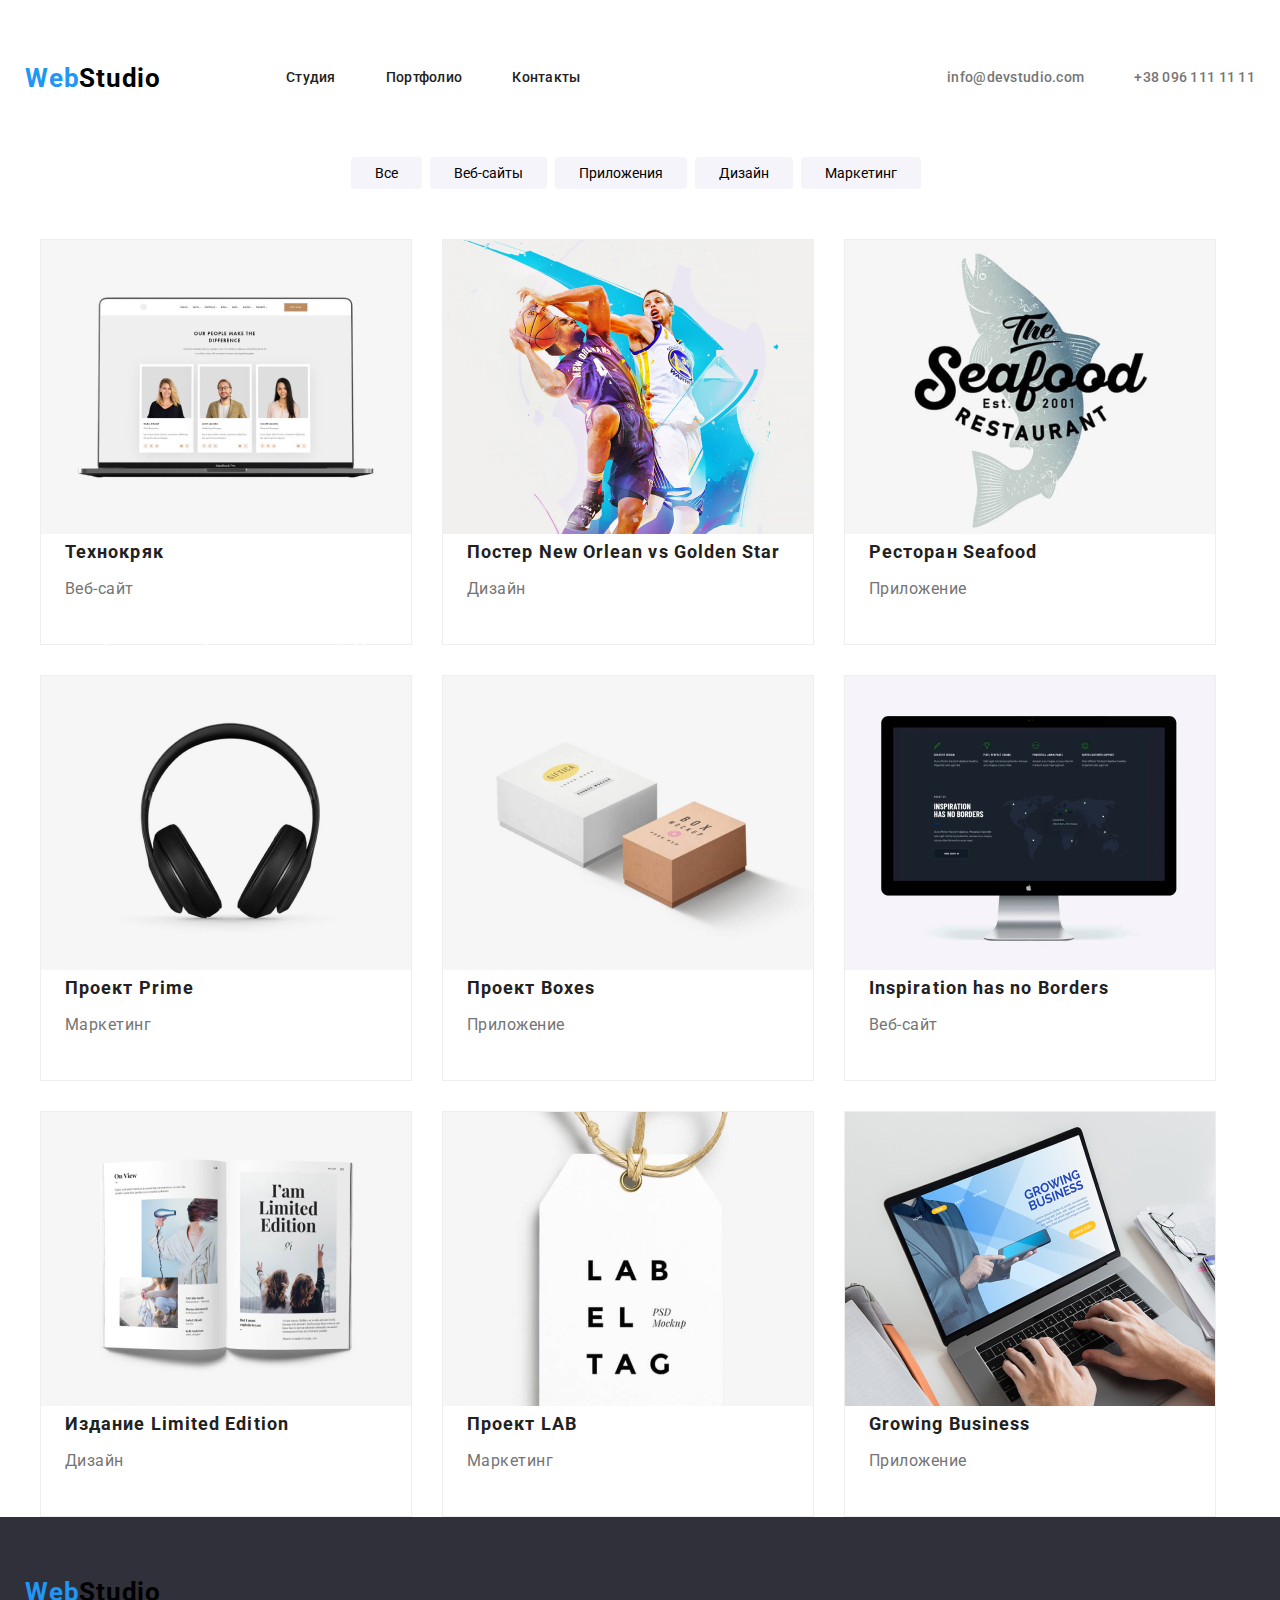
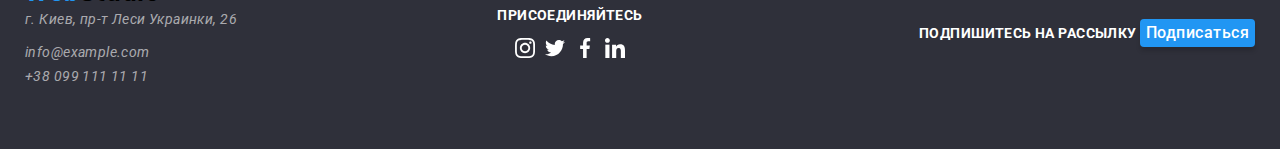
==== portfolio.html @ 0b878e2d "сделано 2 страницы - студия и портфолио" ====
<!DOCTYPE html>
<html lang="en">
<head>
    <meta charset="UTF-8">
    <meta name="viewport" content="width=device-width, initial-scale=1.0">
    <title>Portfolio</title>
    <link href="https://fonts.googleapis.com/css2?family=Raleway:wght@700&family=Roboto:wght@400;500;700;900&display=swap" rel="stylesheet">
    <link rel="stylesheet" href="./CSS/normalize.css">
    <link rel="stylesheet" href="./CSS/styles.css">
</head>
<body>
    <header class="header">
        <div class="container">      
        <nav class="navigation">
    <a class="logo link" href="">
        <span class="web">Web</span>Studio
    </a>    
    <ul class="navigation-list list">
        <li class="navigation-list-item"> 
            <a class="navigation-link link" href="./index.html">Студия</a> </li>
        <li class="navigation-list-item"> 
            <a class="navigation-link link" href="./portfolio.html">Портфолио</a> </li>
        <li class="navigation-list-item"> 
            <a class="navigation-link link" href="">Контакты</a> </li>
    </ul>
</nav>
    <ul class="header-address list">
        <li> <a class="header-mailto link" href="mailto:info@devstudio.com">info@devstudio.com</a> </li>
        <li> <a class="header-tel link" href="tel:+380961111111">+38 096 111 11 11</a> </li>
    </ul>
    </div>
</header>
    <main>
        <div class="button-item">
<button type='button' class="button">Все</button>
<button type='button' class="button">Веб-сайты</button>
<button type='button' class="button">Приложения</button>
<button type='button' class="button">Дизайн</button>
<button type='button' class="button">Маркетинг</button>
</div>
<section>
    <h1 hidden>Portfolio</h1>
    <ul class="portfolio-container list">
        <li class="portfolio-list">
            <a class="portfolio-link link" href=""> <img src="./images/tekhno.jpg" alt="Технокряк">
            <h2 class="subtitle-portfolio">Технокряк</h2>
            <p class="description-portfolio">Веб-сайт</p>
            <p class="text-portfolio">Технокряк это современная площадка распространения коронавируса. 
                Компании используют эту платформу для цифрового шпионажа и атак 
                на защищённые сервера конкурентов.</p> </a>
        </li>
        <li class="portfolio-list">
            <a class="portfolio-link link" href=""> <img src="./images/neworlean.jpg" alt="Постер New Orlean vs Golden Star">
            <h2 class="subtitle-portfolio">Постер New Orlean vs Golden Star</h2>
            <p class="description-portfolio">Дизайн</p>
            <p hidden class="text-portfolio">Технокряк это современная площадка распространения коронавируса. 
                Компании используют эту платформу для цифрового шпионажа и атак 
                на защищённые сервера конкурентов.</p> </a>
        </li>
        <li class="portfolio-list">
            <a class="portfolio-link link" href=""><img src="./images/seafood.jpg" alt="Ресторан Seafood">
            <h2 class="subtitle-portfolio">Ресторан Seafood</h2>
            <p class="description-portfolio">Приложение</p>
            <p hidden class="text-portfolio">Технокряк это современная площадка распространения коронавируса. 
                Компании используют эту платформу для цифрового шпионажа и атак 
                на защищённые сервера конкурентов.</p> </a>
        </li>
        <li class="portfolio-list">
            <a class="portfolio-link link" href=""><img src="./images/prime.jpg" alt="Проект Prime">
            <h2 class="subtitle-portfolio">Проект Prime</h2>
            <p class="description-portfolio">Маркетинг</p>
            <p hidden class="text-portfolio">Технокряк это современная площадка распространения коронавируса. 
                Компании используют эту платформу для цифрового шпионажа и атак 
                на защищённые сервера конкурентов.</p> </a>
        </li>
        <li class="portfolio-list">
            <a class="portfolio-link link" href=""><img src="./images/boxes.jpg" alt="Проект Boxes">
            <h2 class="subtitle-portfolio">Проект Boxes</h2>
            <p class="description-portfolio">Приложение</p>
            <p hidden class="text-portfolio">Технокряк это современная площадка распространения коронавируса. 
                Компании используют эту платформу для цифрового шпионажа и атак 
                на защищённые сервера конкурентов.</p> </a>
        </li>
        <li class="portfolio-list">
            <a class="portfolio-link link" href=""><img src="./images/inspiration.jpg" alt="Inspiration has no Borders">
            <h2 class="subtitle-portfolio">Inspiration has no Borders</h2>
            <p class="description-portfolio">Веб-сайт</p>
            <p hidden class="text-portfolio">Технокряк это современная площадка распространения коронавируса. 
                Компании используют эту платформу для цифрового шпионажа и атак 
                на защищённые сервера конкурентов.</p> </a>
        </li>
        <li class="portfolio-list">
            <a class="portfolio-link link" href=""><img src="./images/limedition.jpg" alt="Издание Limited Edition">
            <h2 class="subtitle-portfolio">Издание Limited Edition</h2>
            <p class="description-portfolio">Дизайн</p>
            <p hidden class="text-portfolio">Технокряк это современная площадка распространения коронавируса. 
                Компании используют эту платформу для цифрового шпионажа и атак 
                на защищённые сервера конкурентов.</p> </a>
        </li>
        <li class="portfolio-list">
            <a class="portfolio-link link" href=""><img src="./images/lab.jpg" alt="Проект LAB">
            <h2 class="subtitle-portfolio">Проект LAB</h2>
            <p class="description-portfolio">Маркетинг</p>
            <p hidden class="text-portfolio">Технокряк это современная площадка распространения коронавируса. 
                Компании используют эту платформу для цифрового шпионажа и атак 
                на защищённые сервера конкурентов.</p> </a>
        </li>
        <li class="portfolio-list">
            <a class="portfolio-link link" href=""><img src="./images/growingb.jpg" alt="Growing Business">
            <h2 class="subtitle-portfolio">Growing Business</h2>
            <p class="description-portfolio">Приложение</p>
            <p hidden class="text-portfolio">Технокряк это современная площадка распространения коронавируса. 
                Компании используют эту платформу для цифрового шпионажа и атак 
                на защищённые сервера конкурентов.</p> </a>
        </li>
    </ul>
</section>
    </main>
    <footer class="footer">
        <div class="container">
      <div class="footer-logo">  
          <a class="logo link" href="">
        <span class="web">Web</span>Studio
    </a> 
        <address>
            <p class="address">г. Киев, пр-т Леси Украинки, 26</p>
            <a class="footer-mailto" href="mailto:info@example.com">info@example.com</a> <br/>
            <a class="footer-tel" href="tel:+380991111111">+38 099 111 11 11</a>
        </address>
    </div>
    <div class="footer-subscribe">
    <b class="footer-subtitle">ПРИСОЕДИНЯЙТЕСЬ</b>
    <ul class="footer-icons list">
        <li class="footer-icons-label"> 
            <a  href=""><img src="./images/instagram-f.svg" alt="Instagram logo"/> </a>
        </li>
        <li class="footer-icons-label"> 
            <a  href=""> <img src="./images/twitter-f.svg" alt="Twitter logo"/> </a>
        </li>
        <li class="footer-icons-label"> 
            <a  href=""> <img src="./images/facebook-f.svg" alt="Facebook logo"/> </a>
        </li>
        <li class="footer-icons-label"> 
            <a  href=""> <img src="./images/linkedin-f.svg" alt="Linkedin logo"/> </a>
        </li>
    </ul>
    </div>
    <div>
        <b class="footer-subtitle">ПОДПИШИТЕСЬ НА РАССЫЛКУ</b>
        <button class="footer-button">Подписаться</button>
    </div>
        </div>
    </footer>
      </body>
      </html>
---- CSS/styles.css ----
:root {
    --main-font:'Roboto', sans-serif;
    --secondary-font:'Raleway', sans-serif;
    --title-light-theme-color: #212121;
    --title-dark-theme-color:#FFFFFF;
    --main-text-color:#757575;
    --aksent-color:#2196F3;
}
body {
    font-family: var(--main-font);
    font-size: 14px;
    background-color: #FFFFF;
    color: var(--main-text-color);
}
.logo {
margin-right: 85px;
font-family: var(--secondary-font)
font-style: normal;
font-weight: bold;
font-size: 26px;
line-height: 1.19;
letter-spacing: 0.03em;
color:#000000;
}
.web {
    color: var(--aksent-color);
}
.link {
    text-decoration: none;
    display: block;
}
.list {
    list-style:none;
}
.container {
    width: 1230px;
    padding-left: 15px;
    padding-right: 15px;
    margin-left: auto;
    margin-right: auto;
}
.header {
    padding-top: 24px;
    padding-bottom: 25px;
    }
.header .container {
    display: flex;
    align-items: center;
    justify-content: space-between;
}
.header-address {
    display: flex;}
.header-mailto, .header-tel {
    padding-top: 32px;
    padding-bottom: 32px;
}
.header-mailto {
    margin-right: 50px;
}
.navigation {
    display: flex;
    align-items: center;
}
.navigation-list {
display: flex;
}
.navigation-link {
padding-top: 32px;
padding-bottom: 32px;
}
.navigation-list-item:not(:last-child) {
    margin-right: 50px;
}
.navigation-link,.header-mailto,.header-tel {
    font-weight: 500;
    font-size: 14px;
    line-height: 1.14;
    letter-spacing: 0.02em;  
    color: var(--title-light-theme-color);
}
.navigation-link:hover,
.navigation-link:focus {
    color: var(--aksent-color);
}
.header-address {
    margin-top: 0px;
    margin-bottom: 0px;
}
.header-mailto,.header-tel {
    color: var(--main-text-color);
    }
.header-mailto:hover, 
.header-mailto:focus {
color: var(--aksent-color);
}
.header-tel:hover, 
.header-tel:focus {
color: var(--aksent-color);
}
.hero {
    display: flex;
    background-color: rgba(47, 48, 58, 0.8);
    padding-left: 317px;
    padding-right: 317px;
    padding-top: 200px;
    padding-bottom: 280px;
}
.hero-title {
    margin-top: 0px;
margin-bottom: 30px;
font-weight: 900;
font-size: 44px;
line-height:1.36;
text-align: center;
letter-spacing: 0.06em;
text-transform: uppercase;
color: var(--title-dark-theme-color);
}
.modal-button {
display: flex;
margin: auto;
padding: 10px 32px;
min-width: 200px;
height: 50px;
font-weight: bold;
font-size: 16px;
line-height: 1.88;
text-align: center;
letter-spacing: 0.06em;
background-color: var(--aksent-color);
color: var(--title-dark-theme-color);
border-radius: 4px;
border-color: transparent;
}
img {
    display: block;
}
p {
    margin-top: 0px;
    margin-bottom: 0px;
}
.section {
    padding-top: 94px;
    padding-bottom: 94px;
}
.special {
    display: flex;
    justify-content: center;
    margin-top: 0px;
    margin-bottom: 0px;
    }
.speciality:not(:last-child) {
    margin-right: 30px;}

.special-item-img {
display: flex;
justify-content: center;
align-items: center;
margin-bottom: 30px;
width: 70px;
height: 70px;
padding-left: 100px;
padding-right: 100px;
padding-top: 25px;
padding-bottom: 25px;
background: #F5F4FA;
border-color: transparent;
border-radius: 4px;
}    
.subtitle, .subtitle-box, .footer-subtitle {
font-weight: bold;
font-size: 14px;
line-height: 1.14;
letter-spacing: 0.03em;
text-transform: uppercase;
color: var(--title-light-theme-color)
}
.features {
    width: 270px;
}
.doing-list {
    display: flex;
    justify-content: center;
    margin-top: 0px;
    margin-bottom: 0px;
    background: rgba(47, 48, 58, 0.8);
}
.team {
    background: #F5F4FA;
}
h2 {
    margin-top: 0px;
    margin-bottom: 50px;
}
h3 {
    margin-top: 0px;
    margin-bottom: 10px;
}
.our-team {
    display: flex;
    justify-content: center;
    margin-top: 0px;
    margin-bottom: 0px;   
}
.team-item {
    width: 270px;
height: 422px;
background: #FFFFFF;
box-shadow: 0px 2px 1px rgba(0, 0, 0, 0.2), 0px 1px 1px rgba(0, 0, 0, 0.14), 0px 1px 3px rgba(0, 0, 0, 0.12);
border-radius: 0px 0px 4px 4px;
}
.our-team-img {
    margin-bottom: 30px;
}
.description, .description-portfolio {
font-size: 14px;
line-height: 1.71;
letter-spacing: 0.03em;
color:var(--main-text-color);
}
.description-portfolio {
margin-bottom: 20px;
font-size: 16px;
line-height: 1.88;
}
.section-subtitle {
font-weight: bold;
font-size: 36px;
line-height: 1.16;
text-align: center;
letter-spacing: 0.03em;
color: var(--title-light-theme-color)
}
.subtitle-box {
text-align: center;
color: var(--title-dark-theme-color);
}
.subtitle-name {
    margin-bottom: 10px;
}
.subtitle-position {
    margin-bottom: 16px;
}
.subtitle-name, .subtitle-position {
font-weight: 500;
font-size: 16px;
line-height: 1.19;
text-align: center;
letter-spacing: 0.03em;
color: var(--title-light-theme-color)
}
.subtitle-position {
font-weight: normal;
color: var(--main-text-color);
}
.team-icon {
    display: flex;
    align-items: center;
    justify-content: center;
    padding-left: 0px;
}
.icon:hover,
.icon:focus {
    background-color: var(--aksent-color);
}
.icon:not(:last-child) {
    margin-right: 10px;
}
.team-icon-img {
    ;
    width: 44px;
    height: 44px;
}
.our-clients {
    display: flex;
    justify-content: center;
    margin-top: 0px;
    margin-bottom: 0px;
}
.client-icon {
display: flex;
justify-content: center;
align-items: center;
width: 170px;
height: 90px;
border: 1px solid #AFB1B8;
border-radius: 4px;
}
.client-icon:not(:last-child) {
    margin-right: 30px;
}
.client-icon:hover,
.client-icon:focus {
    border-color: var(--aksent-color);
}


.footer {
    background: #2F303A;
    padding-top: 60px;
    padding-bottom: 60px;
}
.footer .container {
    display: flex;
    justify-content: space-between;
    align-items: center;
   
}
.footer-logo {
    margin-right: 69px;
}
.address {
color:var(--title-dark-theme-color);
}
.footer-mailto, .footer-tel, .address{
text-decoration: none;
    font-weight: normal;
font-size: 14px;
line-height: 1.71;
letter-spacing: 0.03em;
color: rgba(255, 255, 255, 0.6);
}

.address,.footer-mailto {
margin-bottom: 9px;
}

.footer-mailto:hover,
.footer-mailto:focus {
    color: var(--aksent-color);
}
.footer-tel:hover,
.footer-tel:focus {
    color: var(--aksent-color);
}
.footer-subscribe {
margin-right: 94px;
   }
.footer-subtitle {
padding-top: 72px;
margin-bottom: 20px;
color: var(--title-dark-theme-color);
}
.footer-icons {
    display: flex;
    justify-content: center;
    align-items: center;
    padding-left: 0px;
    margin-bottom: 0px;
    }
.footer-icons-label:not(:last-child) {
    margin-right: 10px;}

.footer-button {
font-weight: 500;
font-size: 16px;
line-height: 1.625;
text-align: center;
letter-spacing: 0.03em;
color: var(--title-dark-theme-color);
background: var(--aksent-color);
box-shadow: 0px 4px 4px rgba(0, 0, 0, 0.15);
border-radius: 4px;
border: transparent;
}

.button-item {
    display: flex;
    align-items: center;
    justify-content: center;
    padding-bottom: 50px;
}
.button {
    
    margin-right: 8px;
    padding-top: 6px;
    padding-bottom: 6px;
    padding-left: 22px;
    padding-right: 22px;
background: #F5F4FA;
border-radius: 4px;
border-color: transparent;
}
.button:hover,
.button:focus {
    background-color: var(--aksent-color);
    color: var(--title-dark-theme-color);
}
.portfolio-container {
    display: flex;
    flex-wrap: wrap;
    margin-top: 0px;
    margin-bottom: 0px;
}
.portfolio-list {
margin-right: 30px;
margin-bottom: 30px;
width: 370px;
height: 404px;
background: #FFFFFF;
border: 1px solid #EEEEEE;
}
.portfolio-list:nth-child(3n) {
    margin: 0px;
}
.portfolio-list:nth-last-child(-n + 3){
    margin-bottom: 0px;
}
.portfolio-link {
    margin-bottom: 20px;
}
.subtitle-portfolio {
    margin-bottom: 4px;
font-weight: bold;
font-size: 18px;
line-height: 2;
letter-spacing: 0.06em;
color: var(--title-light-theme-color);
}
.subtitle-portfolio, .description-portfolio {
    margin-left: 24px;
    margin-right: 24px;
}
.text-portfolio {
font-size: 18px;
line-height: 1.56;
letter-spacing: 0.03em;
color: var(--title-dark-theme-color);
}
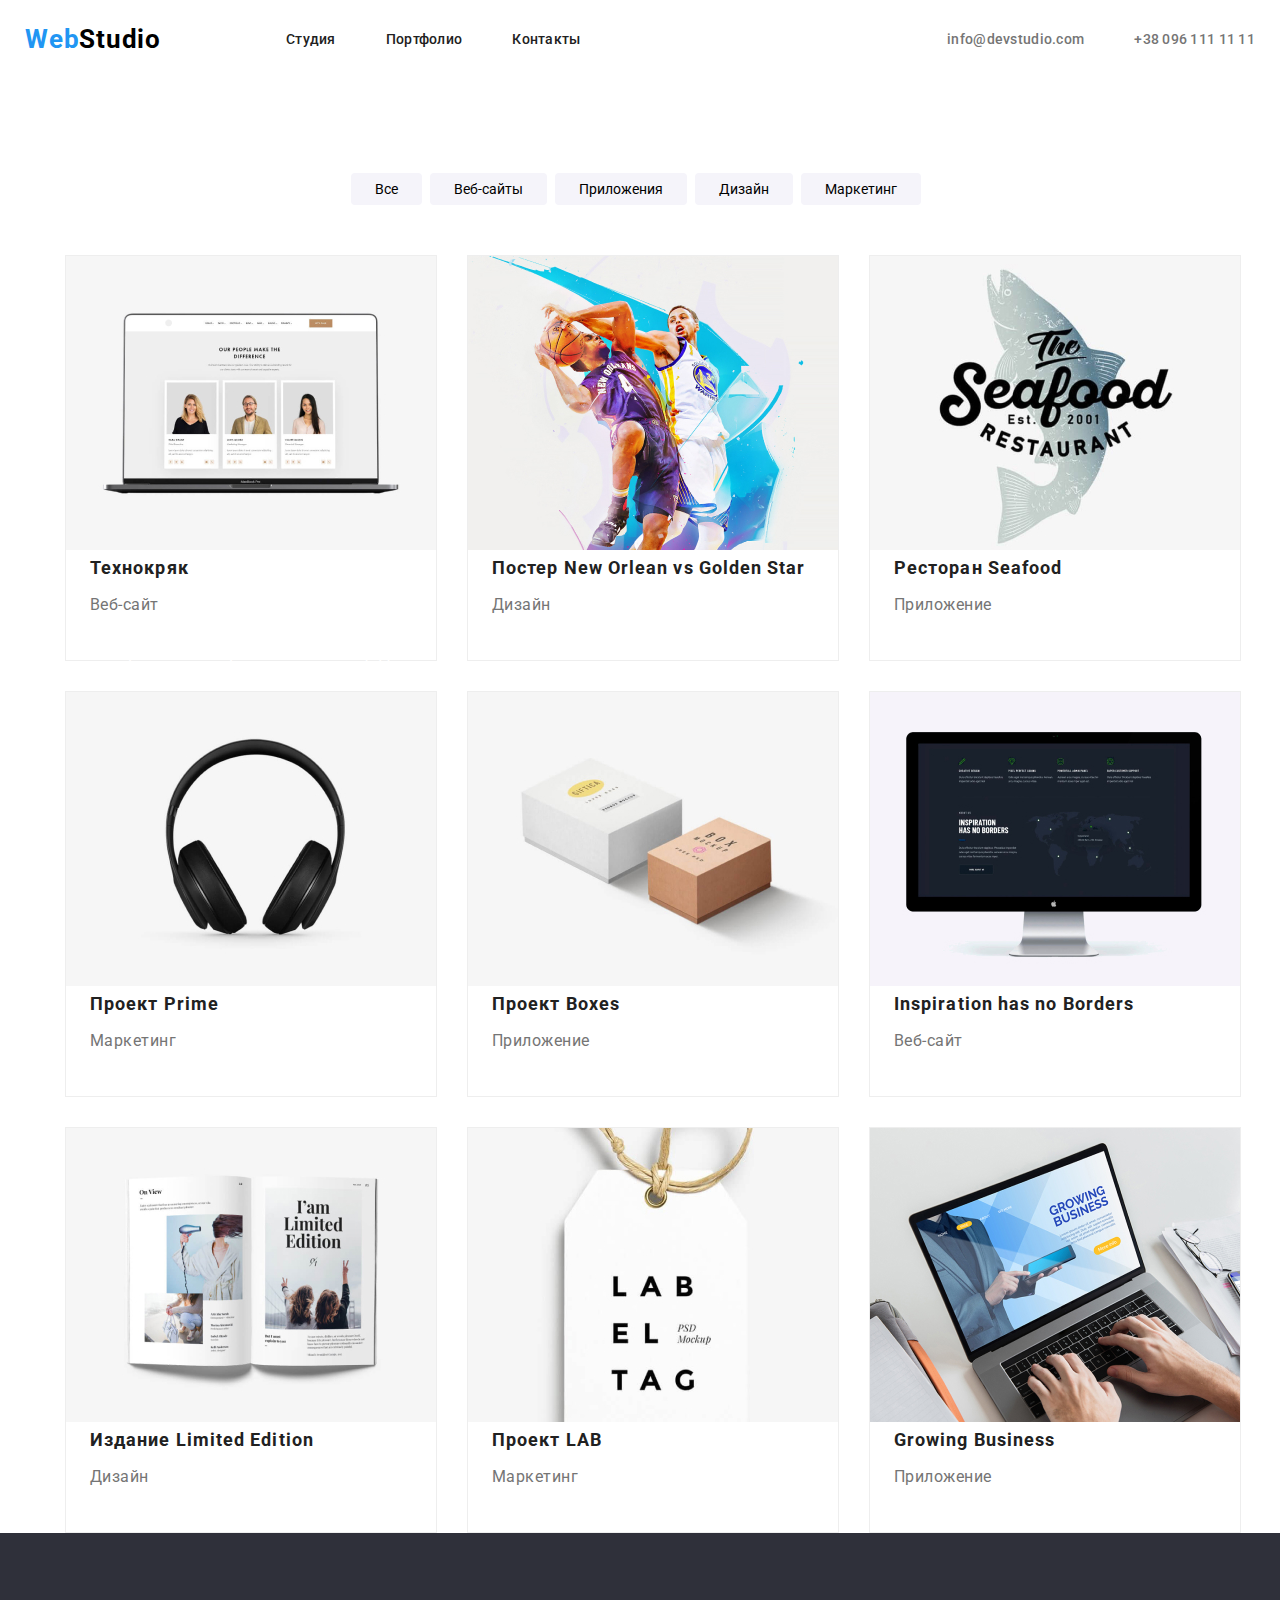
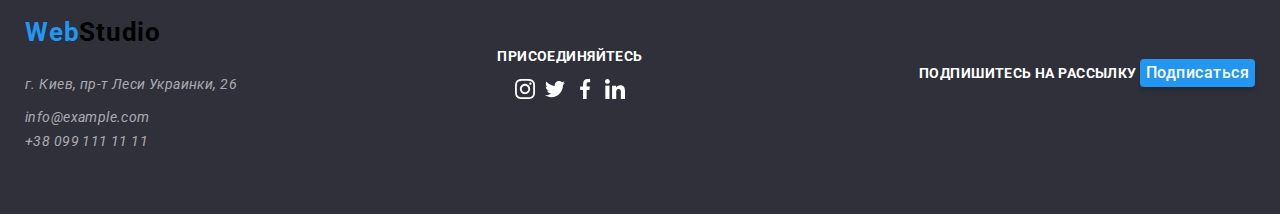
==== commit 92d6b589: "добавила класс контейнер" ====
--- a/portfolio.html
+++ b/portfolio.html
@@ -31,7 +31,7 @@
     </div>
 </header>
     <main>
-        <div class="button-item">
+        <div class="button-item container">
 <button type='button' class="button">Все</button>
 <button type='button' class="button">Веб-сайты</button>
 <button type='button' class="button">Приложения</button>
@@ -39,6 +39,7 @@
 <button type='button' class="button">Маркетинг</button>
 </div>
 <section>
+    <div class="container">
     <h1 hidden>Portfolio</h1>
     <ul class="portfolio-container list">
         <li class="portfolio-list">
@@ -114,6 +115,7 @@
                 на защищённые сервера конкурентов.</p> </a>
         </li>
     </ul>
+</div>
 </section>
     </main>
     <footer class="footer">
--- a/CSS/styles.css
+++ b/CSS/styles.css
@@ -13,6 +13,8 @@
     color: var(--main-text-color);
 }
 .logo {
+padding-top: 24px;
+padding-bottom: 25px;
 margin-right: 85px;
 font-family: var(--secondary-font)
 font-style: normal;
@@ -39,10 +41,6 @@
     margin-left: auto;
     margin-right: auto;
 }
-.header {
-    padding-top: 24px;
-    padding-bottom: 25px;
-    }
 .header .container {
     display: flex;
     align-items: center;
@@ -63,6 +61,8 @@
 }
 .navigation-list {
 display: flex;
+margin-top: 0px;
+margin-bottom: 0px;
 }
 .navigation-link {
 padding-top: 32px;
@@ -100,8 +100,8 @@
 .hero {
     display: flex;
     background-color: rgba(47, 48, 58, 0.8);
-    padding-left: 317px;
-    padding-right: 317px;
+    padding-left: 452px;
+    padding-right: 452px;
     padding-top: 200px;
     padding-bottom: 280px;
 }
@@ -183,7 +183,6 @@
     justify-content: center;
     margin-top: 0px;
     margin-bottom: 0px;
-    background: rgba(47, 48, 58, 0.8);
 }
 .team {
     background: #F5F4FA;
@@ -233,7 +232,7 @@
 }
 .subtitle-box {
 text-align: center;
-color: var(--title-dark-theme-color);
+color: var(--title-light-theme-color);
 }
 .subtitle-name {
     margin-bottom: 10px;
@@ -368,10 +367,10 @@
     display: flex;
     align-items: center;
     justify-content: center;
+    padding-top: 93px;
     padding-bottom: 50px;
 }
 .button {
-    
     margin-right: 8px;
     padding-top: 6px;
     padding-bottom: 6px;
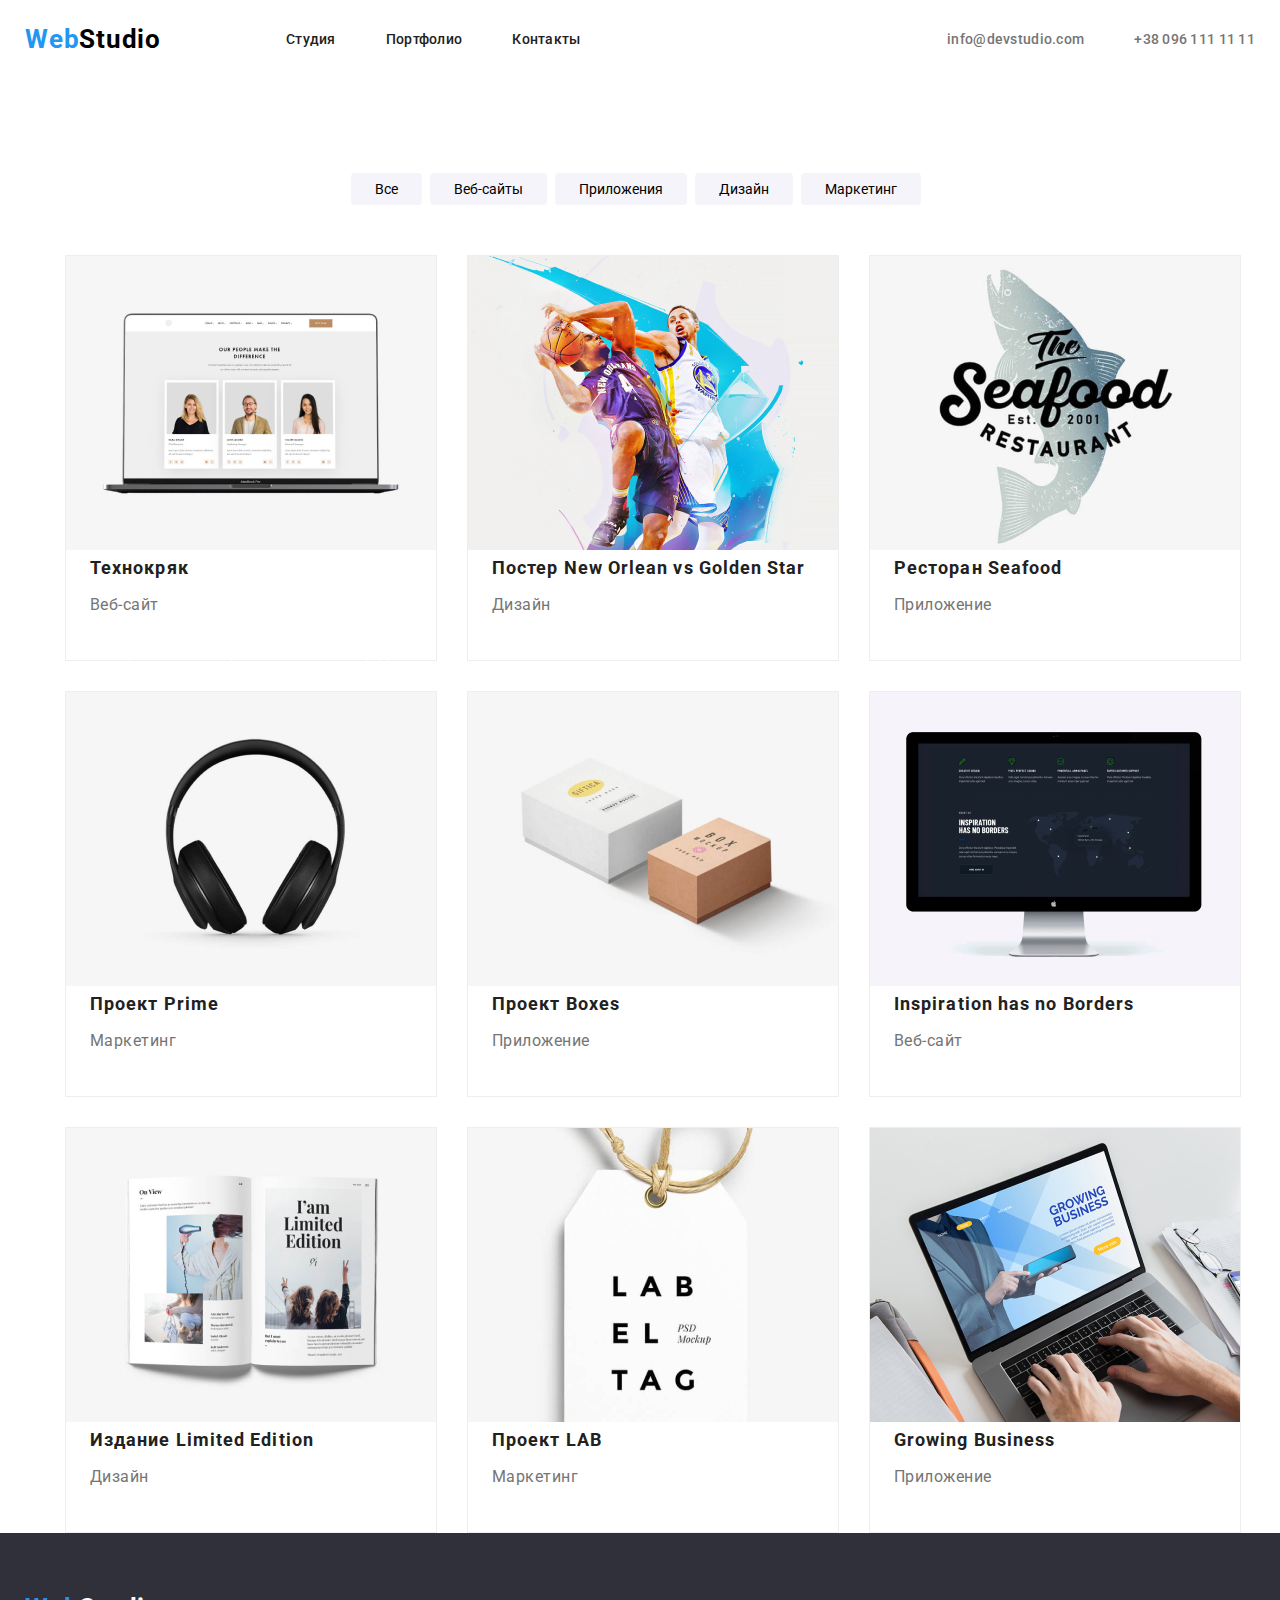
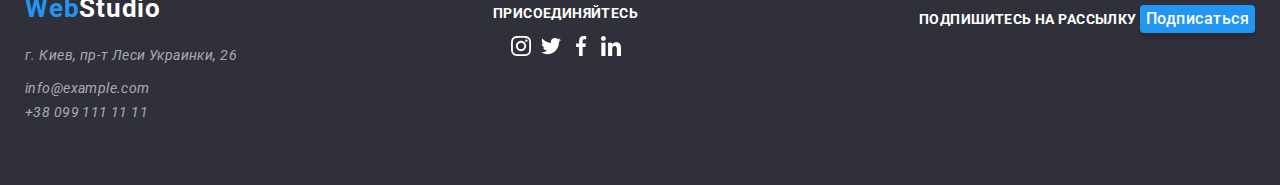
==== commit a7f8fd6f: "расставила падинги в футере" ====
--- a/portfolio.html
+++ b/portfolio.html
@@ -120,38 +120,38 @@
     </main>
     <footer class="footer">
         <div class="container">
-      <div class="footer-logo">  
-          <a class="logo link" href="">
-        <span class="web">Web</span>Studio
-    </a> 
-        <address>
-            <p class="address">г. Киев, пр-т Леси Украинки, 26</p>
-            <a class="footer-mailto" href="mailto:info@example.com">info@example.com</a> <br/>
-            <a class="footer-tel" href="tel:+380991111111">+38 099 111 11 11</a>
-        </address>
-    </div>
-    <div class="footer-subscribe">
-    <b class="footer-subtitle">ПРИСОЕДИНЯЙТЕСЬ</b>
-    <ul class="footer-icons list">
-        <li class="footer-icons-label"> 
-            <a  href=""><img src="./images/instagram-f.svg" alt="Instagram logo"/> </a>
-        </li>
-        <li class="footer-icons-label"> 
-            <a  href=""> <img src="./images/twitter-f.svg" alt="Twitter logo"/> </a>
-        </li>
-        <li class="footer-icons-label"> 
-            <a  href=""> <img src="./images/facebook-f.svg" alt="Facebook logo"/> </a>
-        </li>
-        <li class="footer-icons-label"> 
-            <a  href=""> <img src="./images/linkedin-f.svg" alt="Linkedin logo"/> </a>
-        </li>
-    </ul>
-    </div>
-    <div>
-        <b class="footer-subtitle">ПОДПИШИТЕСЬ НА РАССЫЛКУ</b>
-        <button class="footer-button">Подписаться</button>
-    </div>
-        </div>
+            <div class="footer-logo">  
+                <a class="logotype link" href="">
+              <span class="web">Web</span>Studio
+          </a> 
+              <address>
+                  <p class="address">г. Киев, пр-т Леси Украинки, 26</p>
+                  <a class="footer-mailto" href="mailto:info@example.com">info@example.com</a> <br/>
+                  <a class="footer-tel" href="tel:+380991111111">+38 099 111 11 11</a>
+              </address>
+          </div>
+          <div class="footer-subscribe">
+          <b class="footer-subtitle">ПРИСОЕДИНЯЙТЕСЬ</b>
+                  <ul class="footer-icons list">
+              <li class="footer-icons-label"> 
+               <a href=""><img src="./images/instagram-f.svg" alt="Instagram logo"/> </a>
+              </li>
+              <li class="footer-icons-label"> 
+                  <a  href=""> <img src="./images/twitter-f.svg" alt="Twitter logo"/> </a>
+              </li>
+              <li class="footer-icons-label"> 
+                  <a  href=""> <img src="./images/facebook-f.svg" alt="Facebook logo"/> </a>
+              </li>
+              <li class="footer-icons-label"> 
+                  <a  href=""> <img src="./images/linkedin-f.svg" alt="Linkedin logo"/> </a>
+              </li>
+          </ul>
+          </div>
+          <div class="footer-subtitle-subtitle">
+              <b class="footer-subtitle">ПОДПИШИТЕСЬ НА РАССЫЛКУ</b>
+              <button class="footer-button">Подписаться</button>
+          </div>
+              </div>
     </footer>
       </body>
       </html>--- a/CSS/styles.css
+++ b/CSS/styles.css
@@ -292,28 +292,33 @@
 .client-icon:focus {
     border-color: var(--aksent-color);
 }
-
-
 .footer {
-    background: #2F303A;
+    background: #2F303A;   
+}
+.footer .container {
+    display: flex;
+    justify-content: space-between;
+    }
+.footer-logo {
+    margin-right: 69px;
     padding-top: 60px;
     padding-bottom: 60px;
 }
-.footer .container {
-    display: flex;
-    justify-content: space-between;
-    align-items: center;
-   
-}
-.footer-logo {
-    margin-right: 69px;
-}
-.address {
+.logotype {
+margin-bottom: 20px;
+font-family: var(--secondary-font)
+font-style: normal;
+font-weight: bold;
+font-size: 26px;
+line-height: 1.19;
+letter-spacing: 0.03em;
+}
+.logotype,.address {
 color:var(--title-dark-theme-color);
 }
 .footer-mailto, .footer-tel, .address{
 text-decoration: none;
-    font-weight: normal;
+font-weight: normal;
 font-size: 14px;
 line-height: 1.71;
 letter-spacing: 0.03em;
@@ -334,9 +339,13 @@
 }
 .footer-subscribe {
 margin-right: 94px;
+padding-top: 72px;
    }
+ .footer-subtitle-subtitle {
+ padding-top: 72px;
+    
+ }  
 .footer-subtitle {
-padding-top: 72px;
 margin-bottom: 20px;
 color: var(--title-dark-theme-color);
 }
